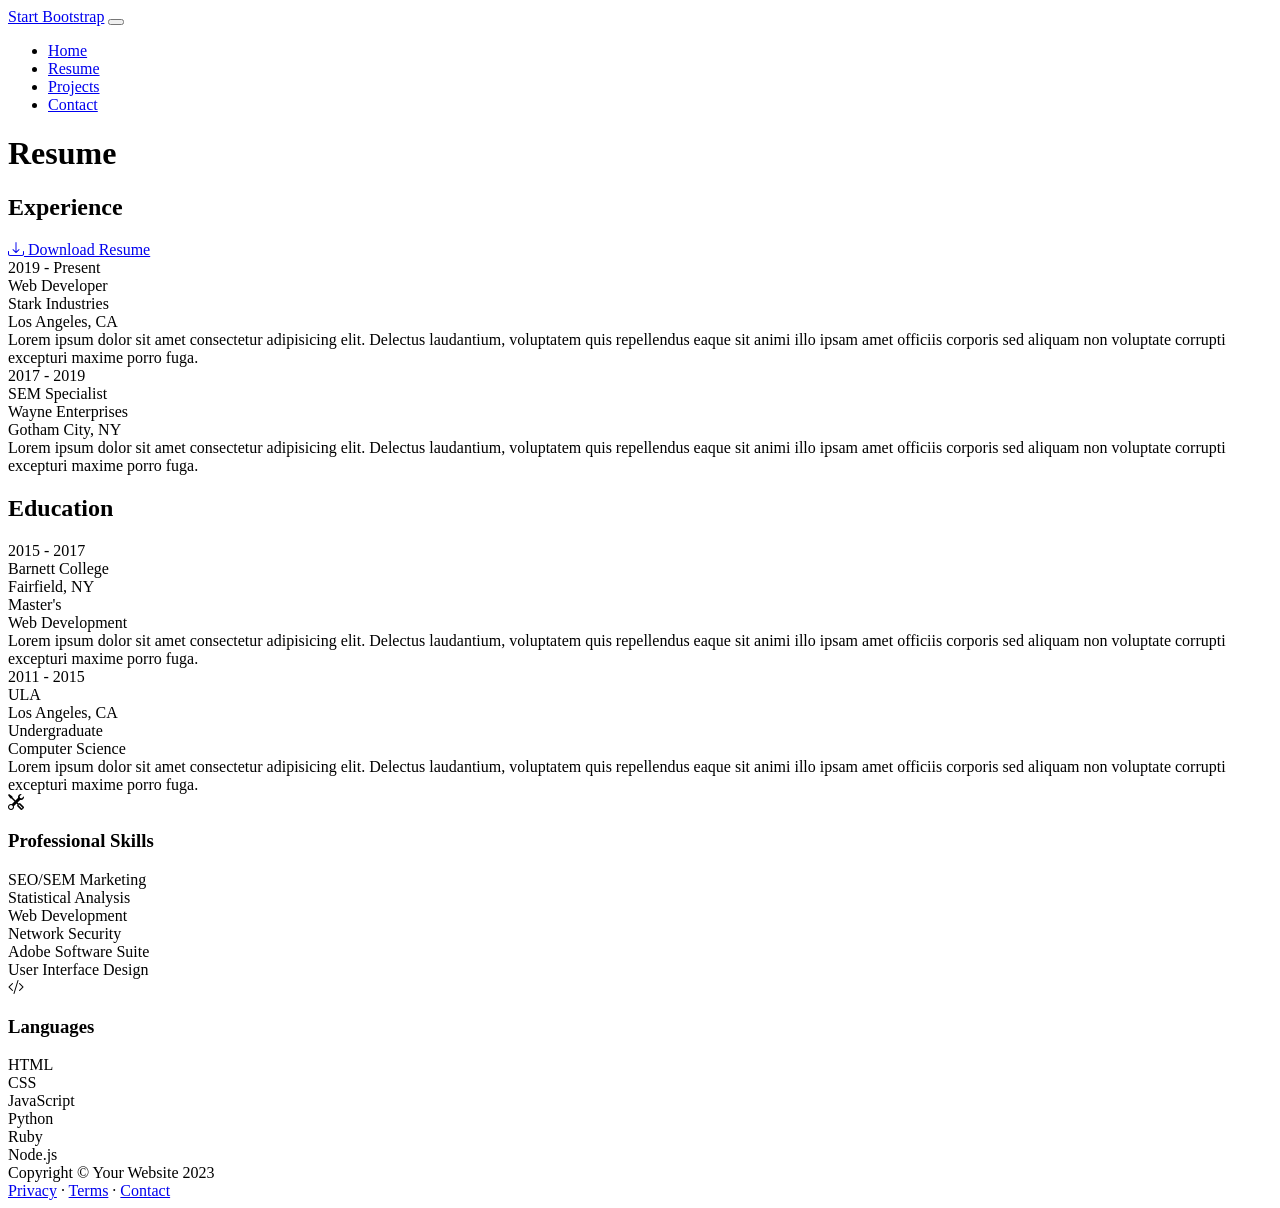
==== About Me.html @ f7e08b76 "Latest Updates" ====
<!DOCTYPE html>
<html lang="en">
    <head>
        <meta charset="utf-8" />
        <meta name="viewport" content="width=device-width, initial-scale=1, shrink-to-fit=no" />
        <meta name="description" content="" />
        <meta name="author" content="" />
        <title>Personal - Start Bootstrap Template</title>
        <!-- Favicon-->
        <link rel="icon" type="image/x-icon" href="assets/favicon.ico" />
        <!-- Custom Google font-->
        <link rel="preconnect" href="https://fonts.googleapis.com" />
        <link rel="preconnect" href="https://fonts.gstatic.com" crossorigin />
        <link href="https://fonts.googleapis.com/css2?family=Plus+Jakarta+Sans:wght@100;200;300;400;500;600;700;800;900&amp;display=swap" rel="stylesheet" />
        <!-- Bootstrap icons-->
        <link href="https://cdn.jsdelivr.net/npm/bootstrap-icons@1.8.1/font/bootstrap-icons.css" rel="stylesheet" />
        <!-- Core theme CSS (includes Bootstrap)-->
        <link href="css/styles.css" rel="stylesheet" />
    </head>
    <body class="d-flex flex-column h-100 bg-light">
        <main class="flex-shrink-0">
            <!-- Navigation-->
            <nav class="navbar navbar-expand-lg navbar-light bg-white py-3">
                <div class="container px-5">
                    <a class="navbar-brand" href="index.html"><span class="fw-bolder text-primary">Start Bootstrap</span></a>
                    <button class="navbar-toggler" type="button" data-bs-toggle="collapse" data-bs-target="#navbarSupportedContent" aria-controls="navbarSupportedContent" aria-expanded="false" aria-label="Toggle navigation"><span class="navbar-toggler-icon"></span></button>
                    <div class="collapse navbar-collapse" id="navbarSupportedContent">
                        <ul class="navbar-nav ms-auto mb-2 mb-lg-0 small fw-bolder">
                            <li class="nav-item"><a class="nav-link" href="index.html">Home</a></li>
                            <li class="nav-item"><a class="nav-link" href="resume.html">Resume</a></li>
                            <li class="nav-item"><a class="nav-link" href="projects.html">Projects</a></li>
                            <li class="nav-item"><a class="nav-link" href="contact.html">Contact</a></li>
                        </ul>
                    </div>
                </div>
            </nav>
            <!-- Page Content-->
            <div class="container px-5 my-5">
                <div class="text-center mb-5">
                    <h1 class="display-5 fw-bolder mb-0"><span class="text-gradient d-inline">Resume</span></h1>
                </div>
                <div class="row gx-5 justify-content-center">
                    <div class="col-lg-11 col-xl-9 col-xxl-8">
                        <!-- Experience Section-->
                        <section>
                            <div class="d-flex align-items-center justify-content-between mb-4">
                                <h2 class="text-primary fw-bolder mb-0">Experience</h2>
                                <!-- Download resume button-->
                                <!-- Note: Set the link href target to a PDF file within your project-->
                                <a class="btn btn-primary px-4 py-3"
   				   href="/Arran_Farrell_CV.pdf"
   				   download="Arran_Farrell_CV.pdf">
    				   <i class="bi bi-download me-2"></i>
    				  Download Resume
				</a>
                            </div>
                            <!-- Experience Card 1-->
                            <div class="card shadow border-0 rounded-4 mb-5">
                                <div class="card-body p-5">
                                    <div class="row align-items-center gx-5">
                                        <div class="col text-center text-lg-start mb-4 mb-lg-0">
                                            <div class="bg-light p-4 rounded-4">
                                                <div class="text-primary fw-bolder mb-2">2019 - Present</div>
                                                <div class="small fw-bolder">Web Developer</div>
                                                <div class="small text-muted">Stark Industries</div>
                                                <div class="small text-muted">Los Angeles, CA</div>
                                            </div>
                                        </div>
                                        <div class="col-lg-8"><div>Lorem ipsum dolor sit amet consectetur adipisicing elit. Delectus laudantium, voluptatem quis repellendus eaque sit animi illo ipsam amet officiis corporis sed aliquam non voluptate corrupti excepturi maxime porro fuga.</div></div>
                                    </div>
                                </div>
                            </div>
                            <!-- Experience Card 2-->
                            <div class="card shadow border-0 rounded-4 mb-5">
                                <div class="card-body p-5">
                                    <div class="row align-items-center gx-5">
                                        <div class="col text-center text-lg-start mb-4 mb-lg-0">
                                            <div class="bg-light p-4 rounded-4">
                                                <div class="text-primary fw-bolder mb-2">2017 - 2019</div>
                                                <div class="small fw-bolder">SEM Specialist</div>
                                                <div class="small text-muted">Wayne Enterprises</div>
                                                <div class="small text-muted">Gotham City, NY</div>
                                            </div>
                                        </div>
                                        <div class="col-lg-8"><div>Lorem ipsum dolor sit amet consectetur adipisicing elit. Delectus laudantium, voluptatem quis repellendus eaque sit animi illo ipsam amet officiis corporis sed aliquam non voluptate corrupti excepturi maxime porro fuga.</div></div>
                                    </div>
                                </div>
                            </div>
                        </section>
                        <!-- Education Section-->
                        <section>
                            <h2 class="text-secondary fw-bolder mb-4">Education</h2>
                            <!-- Education Card 1-->
                            <div class="card shadow border-0 rounded-4 mb-5">
                                <div class="card-body p-5">
                                    <div class="row align-items-center gx-5">
                                        <div class="col text-center text-lg-start mb-4 mb-lg-0">
                                            <div class="bg-light p-4 rounded-4">
                                                <div class="text-secondary fw-bolder mb-2">2015 - 2017</div>
                                                <div class="mb-2">
                                                    <div class="small fw-bolder">Barnett College</div>
                                                    <div class="small text-muted">Fairfield, NY</div>
                                                </div>
                                                <div class="fst-italic">
                                                    <div class="small text-muted">Master's</div>
                                                    <div class="small text-muted">Web Development</div>
                                                </div>
                                            </div>
                                        </div>
                                        <div class="col-lg-8"><div>Lorem ipsum dolor sit amet consectetur adipisicing elit. Delectus laudantium, voluptatem quis repellendus eaque sit animi illo ipsam amet officiis corporis sed aliquam non voluptate corrupti excepturi maxime porro fuga.</div></div>
                                    </div>
                                </div>
                            </div>
                            <!-- Education Card 2-->
                            <div class="card shadow border-0 rounded-4 mb-5">
                                <div class="card-body p-5">
                                    <div class="row align-items-center gx-5">
                                        <div class="col text-center text-lg-start mb-4 mb-lg-0">
                                            <div class="bg-light p-4 rounded-4">
                                                <div class="text-secondary fw-bolder mb-2">2011 - 2015</div>
                                                <div class="mb-2">
                                                    <div class="small fw-bolder">ULA</div>
                                                    <div class="small text-muted">Los Angeles, CA</div>
                                                </div>
                                                <div class="fst-italic">
                                                    <div class="small text-muted">Undergraduate</div>
                                                    <div class="small text-muted">Computer Science</div>
                                                </div>
                                            </div>
                                        </div>
                                        <div class="col-lg-8"><div>Lorem ipsum dolor sit amet consectetur adipisicing elit. Delectus laudantium, voluptatem quis repellendus eaque sit animi illo ipsam amet officiis corporis sed aliquam non voluptate corrupti excepturi maxime porro fuga.</div></div>
                                    </div>
                                </div>
                            </div>
                        </section>
                        <!-- Divider-->
                        <div class="pb-5"></div>
                        <!-- Skills Section-->
                        <section>
                            <!-- Skillset Card-->
                            <div class="card shadow border-0 rounded-4 mb-5">
                                <div class="card-body p-5">
                                    <!-- Professional skills list-->
                                    <div class="mb-5">
                                        <div class="d-flex align-items-center mb-4">
                                            <div class="feature bg-primary bg-gradient-primary-to-secondary text-white rounded-3 me-3"><i class="bi bi-tools"></i></div>
                                            <h3 class="fw-bolder mb-0"><span class="text-gradient d-inline">Professional Skills</span></h3>
                                        </div>
                                        <div class="row row-cols-1 row-cols-md-3 mb-4">
                                            <div class="col mb-4 mb-md-0"><div class="d-flex align-items-center bg-light rounded-4 p-3 h-100">SEO/SEM Marketing</div></div>
                                            <div class="col mb-4 mb-md-0"><div class="d-flex align-items-center bg-light rounded-4 p-3 h-100">Statistical Analysis</div></div>
                                            <div class="col"><div class="d-flex align-items-center bg-light rounded-4 p-3 h-100">Web Development</div></div>
                                        </div>
                                        <div class="row row-cols-1 row-cols-md-3">
                                            <div class="col mb-4 mb-md-0"><div class="d-flex align-items-center bg-light rounded-4 p-3 h-100">Network Security</div></div>
                                            <div class="col mb-4 mb-md-0"><div class="d-flex align-items-center bg-light rounded-4 p-3 h-100">Adobe Software Suite</div></div>
                                            <div class="col"><div class="d-flex align-items-center bg-light rounded-4 p-3 h-100">User Interface Design</div></div>
                                        </div>
                                    </div>
                                    <!-- Languages list-->
                                    <div class="mb-0">
                                        <div class="d-flex align-items-center mb-4">
                                            <div class="feature bg-primary bg-gradient-primary-to-secondary text-white rounded-3 me-3"><i class="bi bi-code-slash"></i></div>
                                            <h3 class="fw-bolder mb-0"><span class="text-gradient d-inline">Languages</span></h3>
                                        </div>
                                        <div class="row row-cols-1 row-cols-md-3 mb-4">
                                            <div class="col mb-4 mb-md-0"><div class="d-flex align-items-center bg-light rounded-4 p-3 h-100">HTML</div></div>
                                            <div class="col mb-4 mb-md-0"><div class="d-flex align-items-center bg-light rounded-4 p-3 h-100">CSS</div></div>
                                            <div class="col"><div class="d-flex align-items-center bg-light rounded-4 p-3 h-100">JavaScript</div></div>
                                        </div>
                                        <div class="row row-cols-1 row-cols-md-3">
                                            <div class="col mb-4 mb-md-0"><div class="d-flex align-items-center bg-light rounded-4 p-3 h-100">Python</div></div>
                                            <div class="col mb-4 mb-md-0"><div class="d-flex align-items-center bg-light rounded-4 p-3 h-100">Ruby</div></div>
                                            <div class="col"><div class="d-flex align-items-center bg-light rounded-4 p-3 h-100">Node.js</div></div>
                                        </div>
                                    </div>
                                </div>
                            </div>
                        </section>
                    </div>
                </div>
            </div>
        </main>
        <!-- Footer-->
        <footer class="bg-white py-4 mt-auto">
            <div class="container px-5">
                <div class="row align-items-center justify-content-between flex-column flex-sm-row">
                    <div class="col-auto"><div class="small m-0">Copyright &copy; Your Website 2023</div></div>
                    <div class="col-auto">
                        <a class="small" href="#!">Privacy</a>
                        <span class="mx-1">&middot;</span>
                        <a class="small" href="#!">Terms</a>
                        <span class="mx-1">&middot;</span>
                        <a class="small" href="#!">Contact</a>
                    </div>
                </div>
            </div>
        </footer>
        <!-- Bootstrap core JS-->
        <script src="https://cdn.jsdelivr.net/npm/bootstrap@5.2.3/dist/js/bootstrap.bundle.min.js"></script>
        <!-- Core theme JS-->
        <script src="js/scripts.js"></script>
    </body>
</html>
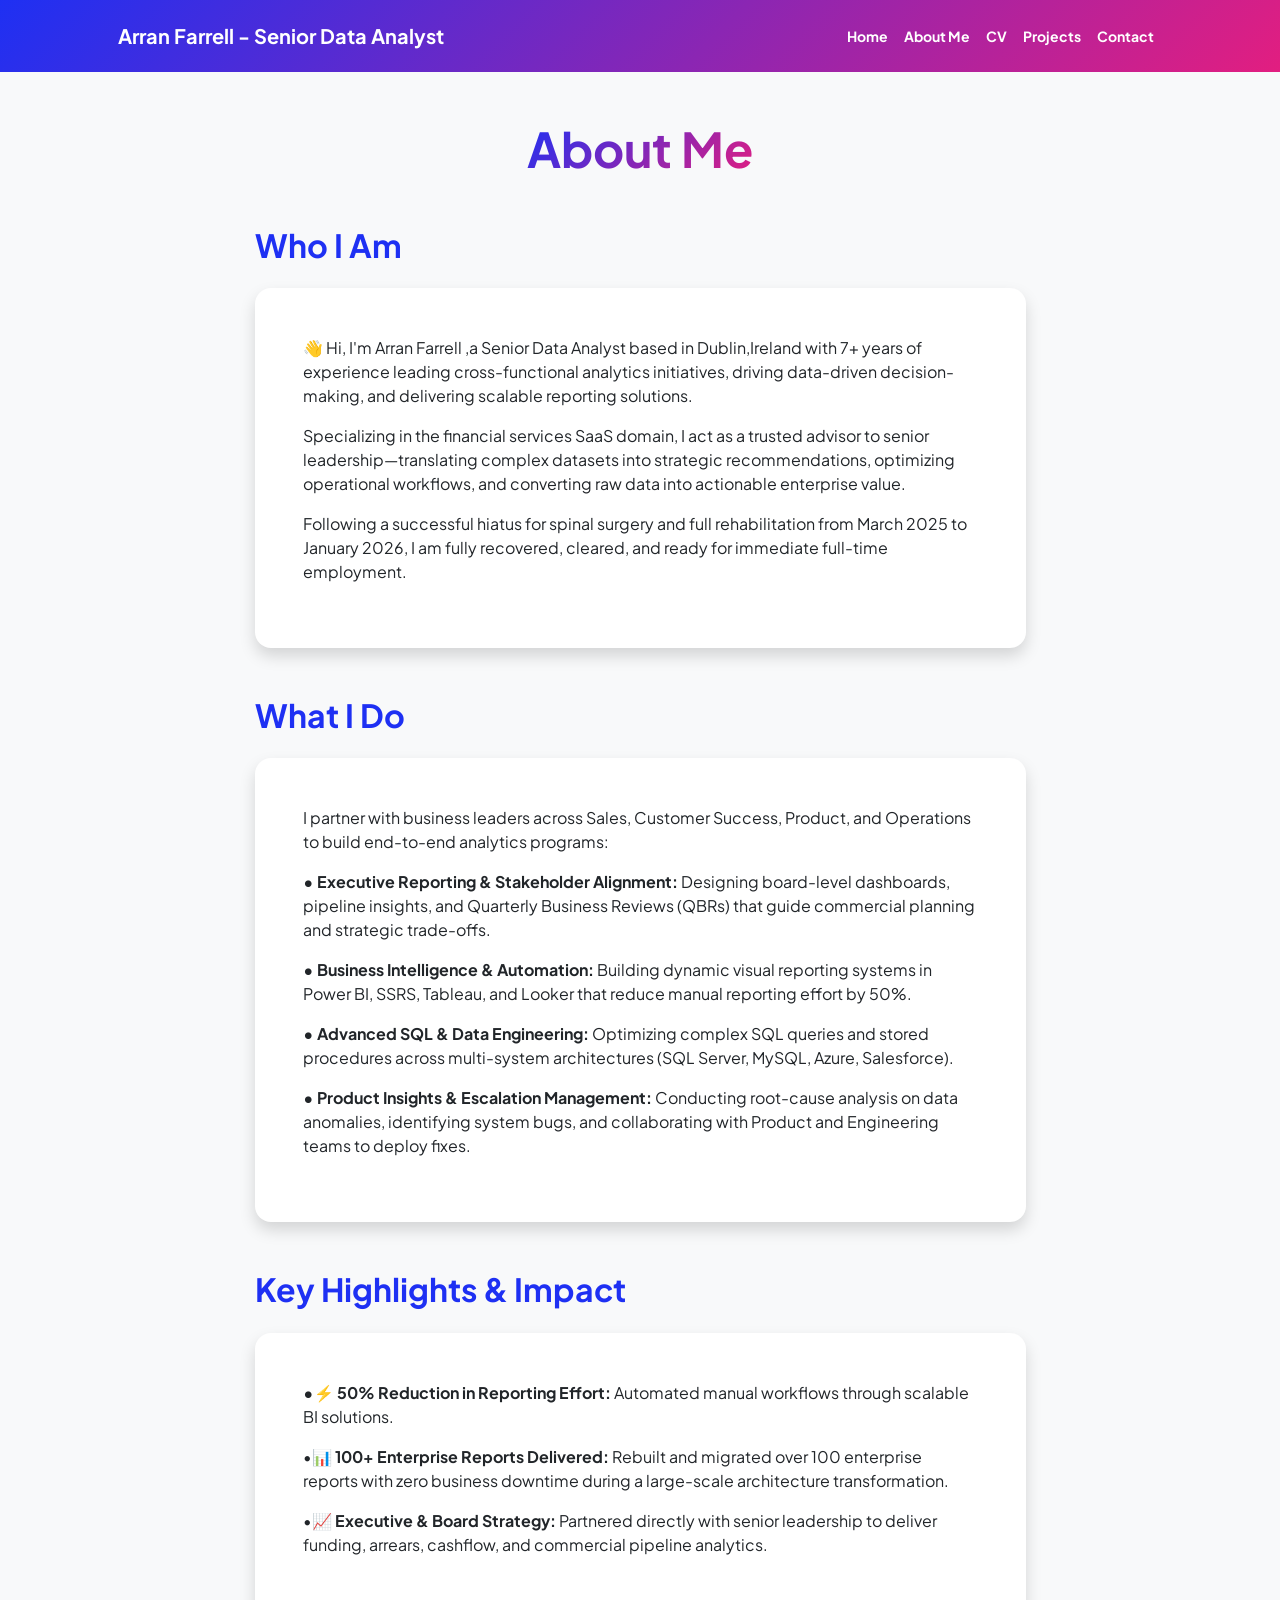
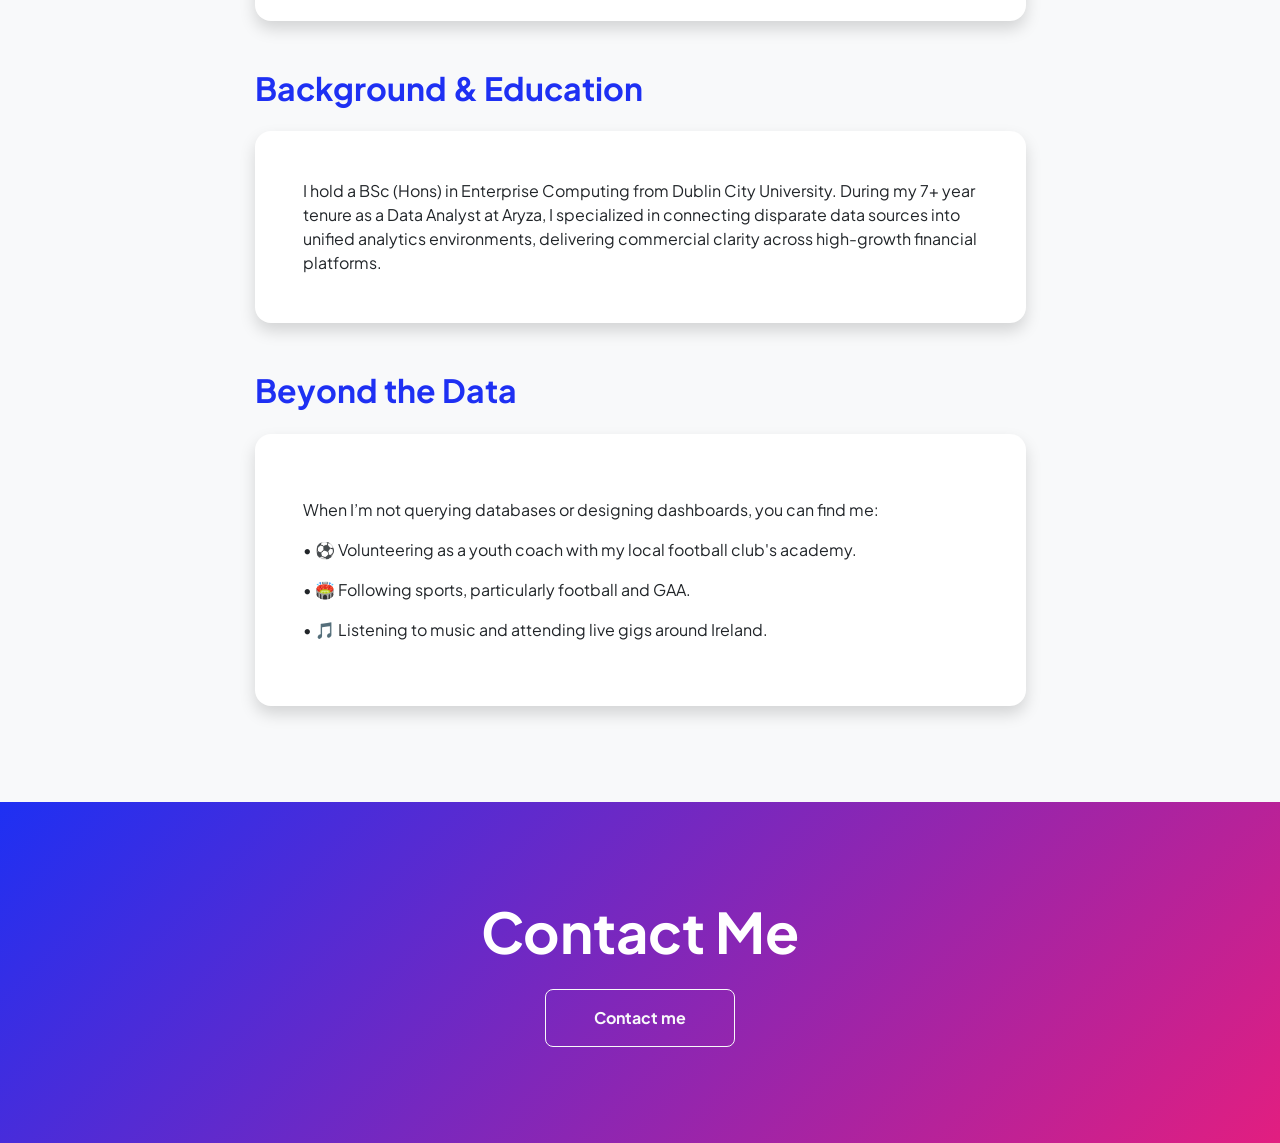
==== commit 0c0621fd: "Customisation" ====
--- a/About Me.html
+++ b/About Me.html
@@ -5,7 +5,7 @@
         <meta name="viewport" content="width=device-width, initial-scale=1, shrink-to-fit=no" />
         <meta name="description" content="" />
         <meta name="author" content="" />
-        <title>Personal - Start Bootstrap Template</title>
+        <title>Arran Farrell - Senior Data Analyst</title>
         <!-- Favicon-->
         <link rel="icon" type="image/x-icon" href="assets/favicon.ico" />
         <!-- Custom Google font-->
@@ -22,12 +22,13 @@
             <!-- Navigation-->
             <nav class="navbar navbar-expand-lg navbar-light bg-white py-3">
                 <div class="container px-5">
-                    <a class="navbar-brand" href="index.html"><span class="fw-bolder text-primary">Start Bootstrap</span></a>
+                    <a class="navbar-brand" href="index.html"><span class="fw-bolder text-white">Arran Farrell - Senior Data Analyst</span></a>
                     <button class="navbar-toggler" type="button" data-bs-toggle="collapse" data-bs-target="#navbarSupportedContent" aria-controls="navbarSupportedContent" aria-expanded="false" aria-label="Toggle navigation"><span class="navbar-toggler-icon"></span></button>
                     <div class="collapse navbar-collapse" id="navbarSupportedContent">
                         <ul class="navbar-nav ms-auto mb-2 mb-lg-0 small fw-bolder">
-                            <li class="nav-item"><a class="nav-link" href="index.html">Home</a></li>
-                            <li class="nav-item"><a class="nav-link" href="resume.html">Resume</a></li>
+                             <li class="nav-item"><a class="nav-link" href="index.html">Home</a></li>
+                            <li class="nav-item"><a class="nav-link" href="About Me.html">About Me</a></li>
+                            <li class="nav-item"><a class="nav-link" href="cv.html">CV</a></li>
                             <li class="nav-item"><a class="nav-link" href="projects.html">Projects</a></li>
                             <li class="nav-item"><a class="nav-link" href="contact.html">Contact</a></li>
                         </ul>
@@ -37,165 +38,128 @@
             <!-- Page Content-->
             <div class="container px-5 my-5">
                 <div class="text-center mb-5">
-                    <h1 class="display-5 fw-bolder mb-0"><span class="text-gradient d-inline">Resume</span></h1>
+                    <h1 class="display-5 fw-bolder mb-0"><span class="text-gradient d-inline">About Me</span></h1>
                 </div>
                 <div class="row gx-5 justify-content-center">
                     <div class="col-lg-11 col-xl-9 col-xxl-8">
                         <!-- Experience Section-->
                         <section>
                             <div class="d-flex align-items-center justify-content-between mb-4">
-                                <h2 class="text-primary fw-bolder mb-0">Experience</h2>
-                                <!-- Download resume button-->
-                                <!-- Note: Set the link href target to a PDF file within your project-->
-                                <a class="btn btn-primary px-4 py-3"
-   				   href="/Arran_Farrell_CV.pdf"
-   				   download="Arran_Farrell_CV.pdf">
-    				   <i class="bi bi-download me-2"></i>
-    				  Download Resume
-				</a>
+                                <h2 class="text-primary fw-bolder mb-0">Who I Am</h2>
+                             
                             </div>
                             <!-- Experience Card 1-->
-                            <div class="card shadow border-0 rounded-4 mb-5">
-                                <div class="card-body p-5">
-                                    <div class="row align-items-center gx-5">
-                                        <div class="col text-center text-lg-start mb-4 mb-lg-0">
-                                            <div class="bg-light p-4 rounded-4">
-                                                <div class="text-primary fw-bolder mb-2">2019 - Present</div>
-                                                <div class="small fw-bolder">Web Developer</div>
-                                                <div class="small text-muted">Stark Industries</div>
-                                                <div class="small text-muted">Los Angeles, CA</div>
-                                            </div>
+                           <div class="card shadow border-0 rounded-4 mb-5">
+                         <div class="card-body p-5">
+                        <div class="row">
+                         <div class="col-12 text-center text-lg-start">
+                           <div> <p>👋 Hi, I'm Arran Farrell ,a Senior Data Analyst based in Dublin,Ireland with 7+ years of experience leading cross-functional analytics initiatives, driving data-driven decision-making, and delivering scalable reporting solutions.</p>
+                                     
+                                    <p>Specializing in the financial services SaaS domain, I act as a trusted advisor to senior leadership—translating complex datasets into strategic recommendations, optimizing operational workflows, and converting raw data into actionable enterprise value.</p> 
+                                    <p>Following a successful hiatus for spinal surgery and full rehabilitation from March 2025 to January 2026, I am fully recovered, cleared, and ready for immediate full-time employment.</p> 
+
+                           </div>
+                             </div>
+                                 </div>
+                                     </div>
                                         </div>
-                                        <div class="col-lg-8"><div>Lorem ipsum dolor sit amet consectetur adipisicing elit. Delectus laudantium, voluptatem quis repellendus eaque sit animi illo ipsam amet officiis corporis sed aliquam non voluptate corrupti excepturi maxime porro fuga.</div></div>
-                                    </div>
-                                </div>
+                            <!-- Experience Card 2-->
+                            <div class="d-flex align-items-center justify-content-between mb-4">
+                                <h2 class="text-primary fw-bolder mb-0">What I Do</h2>
+                             
                             </div>
-                            <!-- Experience Card 2-->
-                            <div class="card shadow border-0 rounded-4 mb-5">
-                                <div class="card-body p-5">
-                                    <div class="row align-items-center gx-5">
-                                        <div class="col text-center text-lg-start mb-4 mb-lg-0">
-                                            <div class="bg-light p-4 rounded-4">
-                                                <div class="text-primary fw-bolder mb-2">2017 - 2019</div>
-                                                <div class="small fw-bolder">SEM Specialist</div>
-                                                <div class="small text-muted">Wayne Enterprises</div>
-                                                <div class="small text-muted">Gotham City, NY</div>
-                                            </div>
+                            <!-- Experience Card 1-->
+                           <div class="card shadow border-0 rounded-4 mb-5">
+                         <div class="card-body p-5">
+                        <div class="row">
+                         <div class="col-12 text-center text-lg-start">
+                           <div> <p> I partner with business leaders across Sales, Customer Success, Product, and Operations to build end-to-end analytics programs: </p>
+                                 <p><strong>• Executive Reporting & Stakeholder Alignment:</strong>  Designing board-level dashboards, pipeline insights, and Quarterly Business Reviews (QBRs) that guide commercial planning and strategic trade-offs. </p>
+                                 <p><strong>• Business Intelligence & Automation:</strong>  Building dynamic visual reporting systems in Power BI, SSRS, Tableau, and Looker that reduce manual reporting effort by 50%. </p>
+                                 <p><strong>• Advanced SQL & Data Engineering:</strong>  Optimizing complex SQL queries and stored procedures across multi-system architectures (SQL Server, MySQL, Azure, Salesforce). </p>
+                                 <p><strong>• Product Insights & Escalation Management:</strong>  Conducting root-cause analysis on data anomalies, identifying system bugs, and collaborating with Product and Engineering teams to deploy fixes. </p>
+
+
+                           </div>
+                             </div>
+                                 </div>
+                                     </div>
                                         </div>
-                                        <div class="col-lg-8"><div>Lorem ipsum dolor sit amet consectetur adipisicing elit. Delectus laudantium, voluptatem quis repellendus eaque sit animi illo ipsam amet officiis corporis sed aliquam non voluptate corrupti excepturi maxime porro fuga.</div></div>
-                                    </div>
-                                </div>
+                                         <!-- Experience Card 2-->
+                            <div class="d-flex align-items-center justify-content-between mb-4">
+                                <h2 class="text-primary fw-bolder mb-0">Key Highlights & Impact</h2>
+                             
                             </div>
+                            <!-- Experience Card 1-->
+                           <div class="card shadow border-0 rounded-4 mb-5">
+                         <div class="card-body p-5">
+                        <div class="row">
+                         <div class="col-12 text-center text-lg-start">
+                           <div> <p> <strong>•⚡ 50% Reduction in Reporting Effort:</strong> Automated manual workflows through scalable BI solutions. </p>
+                                 <p>•📊 <strong>100+ Enterprise Reports Delivered:</strong> Rebuilt and migrated over 100 enterprise reports with zero business downtime during a large-scale architecture transformation. </p>
+                                 <p>•📈 <strong>Executive & Board Strategy:</strong> Partnered directly with senior leadership to deliver funding, arrears, cashflow, and commercial pipeline analytics.</p> 
+
+                           </div>
+                             </div>
+                                 </div>
+                                     </div>
+                                        </div>
+                                        <div class="d-flex align-items-center justify-content-between mb-4">
+                                <h2 class="text-primary fw-bolder mb-0">Background & Education</h2>
+                             
+                            </div>
+                            <!-- Experience Card 1-->
+                           <div class="card shadow border-0 rounded-4 mb-5">
+                         <div class="card-body p-5">
+                        <div class="row">
+                         <div class="col-12 text-center text-lg-start">
+                           <div> I hold a BSc (Hons) in Enterprise Computing from Dublin City University. During my 7+ year tenure as a Data Analyst at Aryza, I specialized in connecting disparate data sources into unified analytics environments, delivering commercial clarity across high-growth financial platforms. 
+
+
+                           </div>
+                             </div>
+                                 </div>
+                                     </div>
+                                        </div>
+                                             <div class="d-flex align-items-center justify-content-between mb-4">
+                                <h2 class="text-primary fw-bolder mb-0">Beyond the Data</h2>
+                             
+                            </div>
+                            <!-- Experience Card 1-->
+                           <div class="card shadow border-0 rounded-4 mb-5">
+                         <div class="card-body p-5">
+                        <div class="row">
+                         <div class="col-12 text-center text-lg-start">
+                           <div> <p></p>When I’m not querying databases or designing dashboards, you can find me: </p>
+                            <p>•   ⚽ Volunteering as a youth coach with my local football club's academy. </p>
+                            <p>•	🏟️ Following sports, particularly football and GAA. </p>
+                           <p> •	🎵 Listening to music and attending live gigs around Ireland.</p> 
+
+
+
+                           </div>
+                             </div>
+                                 </div>
+                                     </div>
+                                        </div>
                         </section>
                         <!-- Education Section-->
-                        <section>
-                            <h2 class="text-secondary fw-bolder mb-4">Education</h2>
-                            <!-- Education Card 1-->
-                            <div class="card shadow border-0 rounded-4 mb-5">
-                                <div class="card-body p-5">
-                                    <div class="row align-items-center gx-5">
-                                        <div class="col text-center text-lg-start mb-4 mb-lg-0">
-                                            <div class="bg-light p-4 rounded-4">
-                                                <div class="text-secondary fw-bolder mb-2">2015 - 2017</div>
-                                                <div class="mb-2">
-                                                    <div class="small fw-bolder">Barnett College</div>
-                                                    <div class="small text-muted">Fairfield, NY</div>
-                                                </div>
-                                                <div class="fst-italic">
-                                                    <div class="small text-muted">Master's</div>
-                                                    <div class="small text-muted">Web Development</div>
-                                                </div>
-                                            </div>
-                                        </div>
-                                        <div class="col-lg-8"><div>Lorem ipsum dolor sit amet consectetur adipisicing elit. Delectus laudantium, voluptatem quis repellendus eaque sit animi illo ipsam amet officiis corporis sed aliquam non voluptate corrupti excepturi maxime porro fuga.</div></div>
-                                    </div>
-                                </div>
-                            </div>
-                            <!-- Education Card 2-->
-                            <div class="card shadow border-0 rounded-4 mb-5">
-                                <div class="card-body p-5">
-                                    <div class="row align-items-center gx-5">
-                                        <div class="col text-center text-lg-start mb-4 mb-lg-0">
-                                            <div class="bg-light p-4 rounded-4">
-                                                <div class="text-secondary fw-bolder mb-2">2011 - 2015</div>
-                                                <div class="mb-2">
-                                                    <div class="small fw-bolder">ULA</div>
-                                                    <div class="small text-muted">Los Angeles, CA</div>
-                                                </div>
-                                                <div class="fst-italic">
-                                                    <div class="small text-muted">Undergraduate</div>
-                                                    <div class="small text-muted">Computer Science</div>
-                                                </div>
-                                            </div>
-                                        </div>
-                                        <div class="col-lg-8"><div>Lorem ipsum dolor sit amet consectetur adipisicing elit. Delectus laudantium, voluptatem quis repellendus eaque sit animi illo ipsam amet officiis corporis sed aliquam non voluptate corrupti excepturi maxime porro fuga.</div></div>
-                                    </div>
-                                </div>
-                            </div>
-                        </section>
-                        <!-- Divider-->
-                        <div class="pb-5"></div>
-                        <!-- Skills Section-->
-                        <section>
-                            <!-- Skillset Card-->
-                            <div class="card shadow border-0 rounded-4 mb-5">
-                                <div class="card-body p-5">
-                                    <!-- Professional skills list-->
-                                    <div class="mb-5">
-                                        <div class="d-flex align-items-center mb-4">
-                                            <div class="feature bg-primary bg-gradient-primary-to-secondary text-white rounded-3 me-3"><i class="bi bi-tools"></i></div>
-                                            <h3 class="fw-bolder mb-0"><span class="text-gradient d-inline">Professional Skills</span></h3>
-                                        </div>
-                                        <div class="row row-cols-1 row-cols-md-3 mb-4">
-                                            <div class="col mb-4 mb-md-0"><div class="d-flex align-items-center bg-light rounded-4 p-3 h-100">SEO/SEM Marketing</div></div>
-                                            <div class="col mb-4 mb-md-0"><div class="d-flex align-items-center bg-light rounded-4 p-3 h-100">Statistical Analysis</div></div>
-                                            <div class="col"><div class="d-flex align-items-center bg-light rounded-4 p-3 h-100">Web Development</div></div>
-                                        </div>
-                                        <div class="row row-cols-1 row-cols-md-3">
-                                            <div class="col mb-4 mb-md-0"><div class="d-flex align-items-center bg-light rounded-4 p-3 h-100">Network Security</div></div>
-                                            <div class="col mb-4 mb-md-0"><div class="d-flex align-items-center bg-light rounded-4 p-3 h-100">Adobe Software Suite</div></div>
-                                            <div class="col"><div class="d-flex align-items-center bg-light rounded-4 p-3 h-100">User Interface Design</div></div>
-                                        </div>
-                                    </div>
-                                    <!-- Languages list-->
-                                    <div class="mb-0">
-                                        <div class="d-flex align-items-center mb-4">
-                                            <div class="feature bg-primary bg-gradient-primary-to-secondary text-white rounded-3 me-3"><i class="bi bi-code-slash"></i></div>
-                                            <h3 class="fw-bolder mb-0"><span class="text-gradient d-inline">Languages</span></h3>
-                                        </div>
-                                        <div class="row row-cols-1 row-cols-md-3 mb-4">
-                                            <div class="col mb-4 mb-md-0"><div class="d-flex align-items-center bg-light rounded-4 p-3 h-100">HTML</div></div>
-                                            <div class="col mb-4 mb-md-0"><div class="d-flex align-items-center bg-light rounded-4 p-3 h-100">CSS</div></div>
-                                            <div class="col"><div class="d-flex align-items-center bg-light rounded-4 p-3 h-100">JavaScript</div></div>
-                                        </div>
-                                        <div class="row row-cols-1 row-cols-md-3">
-                                            <div class="col mb-4 mb-md-0"><div class="d-flex align-items-center bg-light rounded-4 p-3 h-100">Python</div></div>
-                                            <div class="col mb-4 mb-md-0"><div class="d-flex align-items-center bg-light rounded-4 p-3 h-100">Ruby</div></div>
-                                            <div class="col"><div class="d-flex align-items-center bg-light rounded-4 p-3 h-100">Node.js</div></div>
-                                        </div>
-                                    </div>
-                                </div>
-                            </div>
-                        </section>
+                        
                     </div>
                 </div>
             </div>
-        </main>
-        <!-- Footer-->
-        <footer class="bg-white py-4 mt-auto">
-            <div class="container px-5">
-                <div class="row align-items-center justify-content-between flex-column flex-sm-row">
-                    <div class="col-auto"><div class="small m-0">Copyright &copy; Your Website 2023</div></div>
-                    <div class="col-auto">
-                        <a class="small" href="#!">Privacy</a>
-                        <span class="mx-1">&middot;</span>
-                        <a class="small" href="#!">Terms</a>
-                        <span class="mx-1">&middot;</span>
-                        <a class="small" href="#!">Contact</a>
+         <!-- Call to action section-->
+            <section class="py-5 bg-gradient-primary-to-secondary text-white">
+                <div class="container px-5 my-5">
+                    <div class="text-center">
+                        <h2 class="display-4 fw-bolder mb-4">Contact Me</h2>
+                        <a class="btn btn-outline-light btn-lg px-5 py-3 fs-6 fw-bolder" href="contact.html">Contact me</a>
                     </div>
                 </div>
-            </div>
-        </footer>
+            </section>
+        </main>
+
+        
         <!-- Bootstrap core JS-->
         <script src="https://cdn.jsdelivr.net/npm/bootstrap@5.2.3/dist/js/bootstrap.bundle.min.js"></script>
         <!-- Core theme JS-->
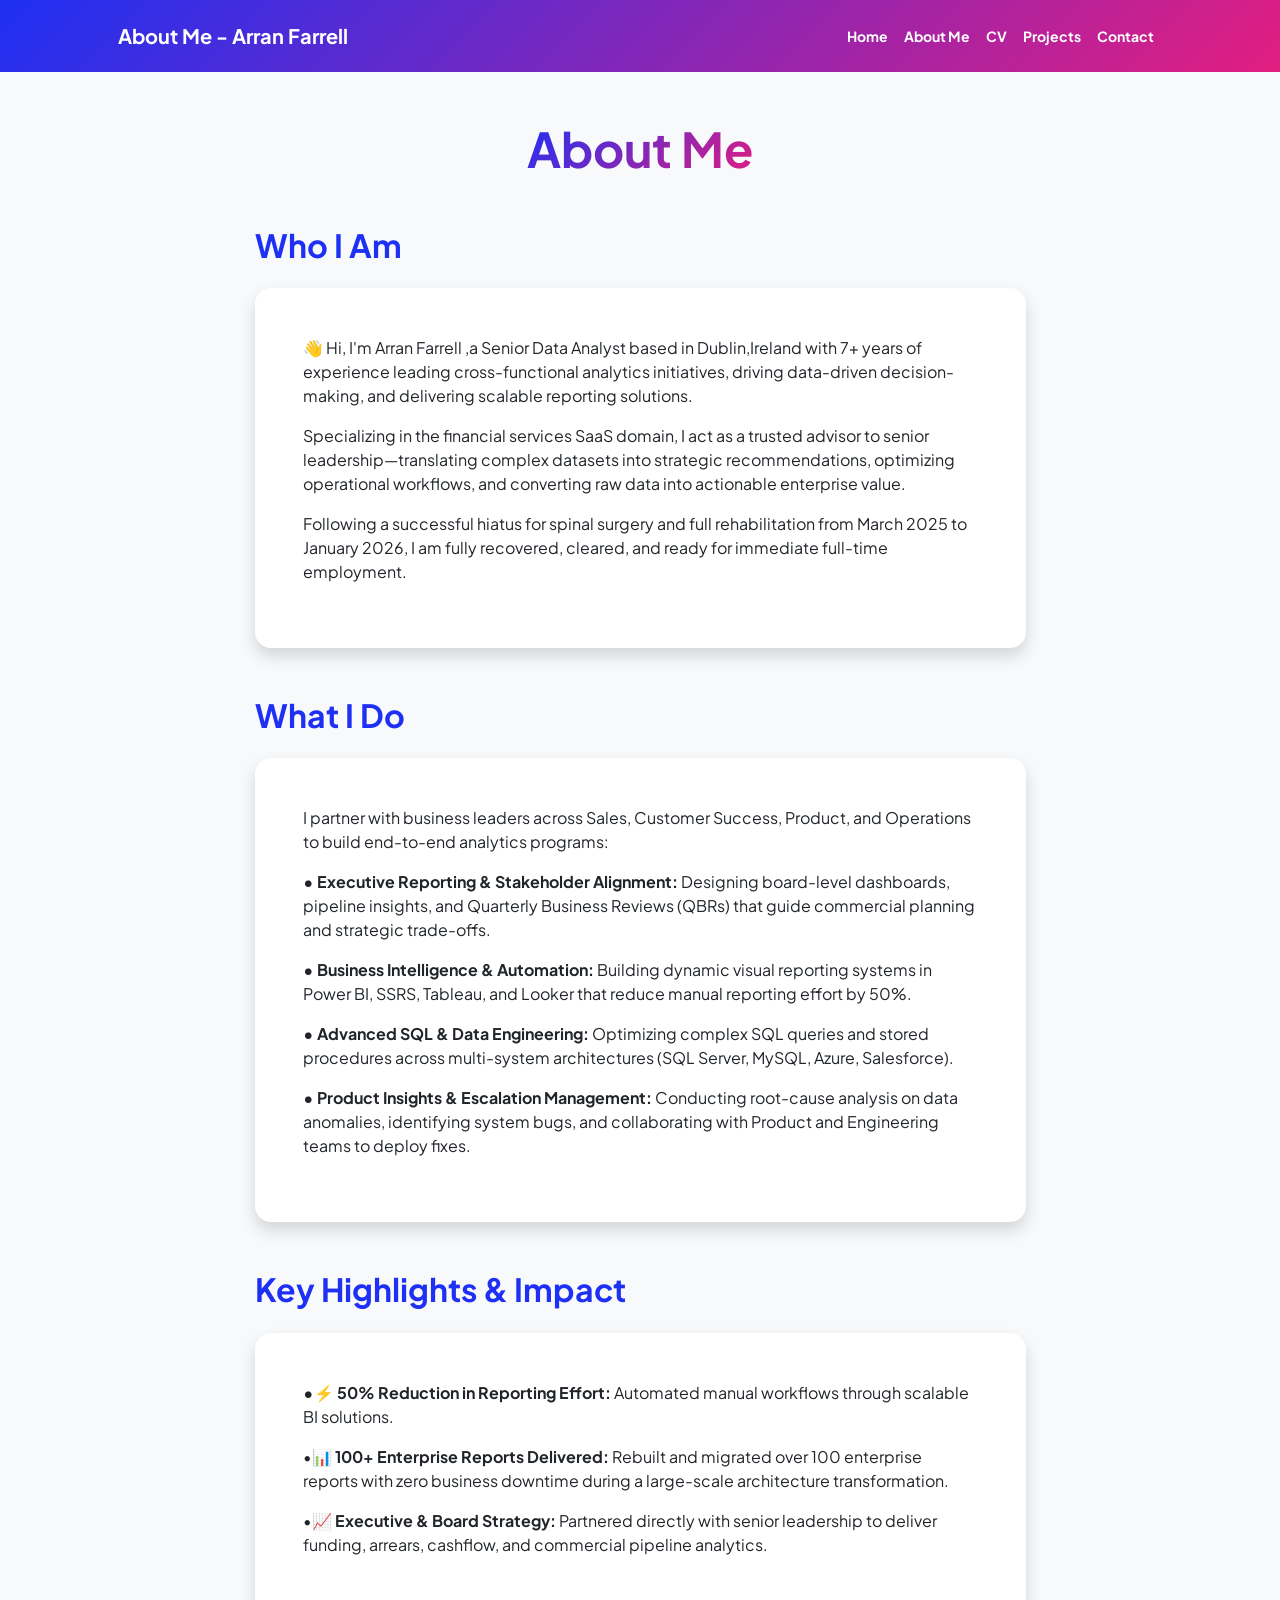
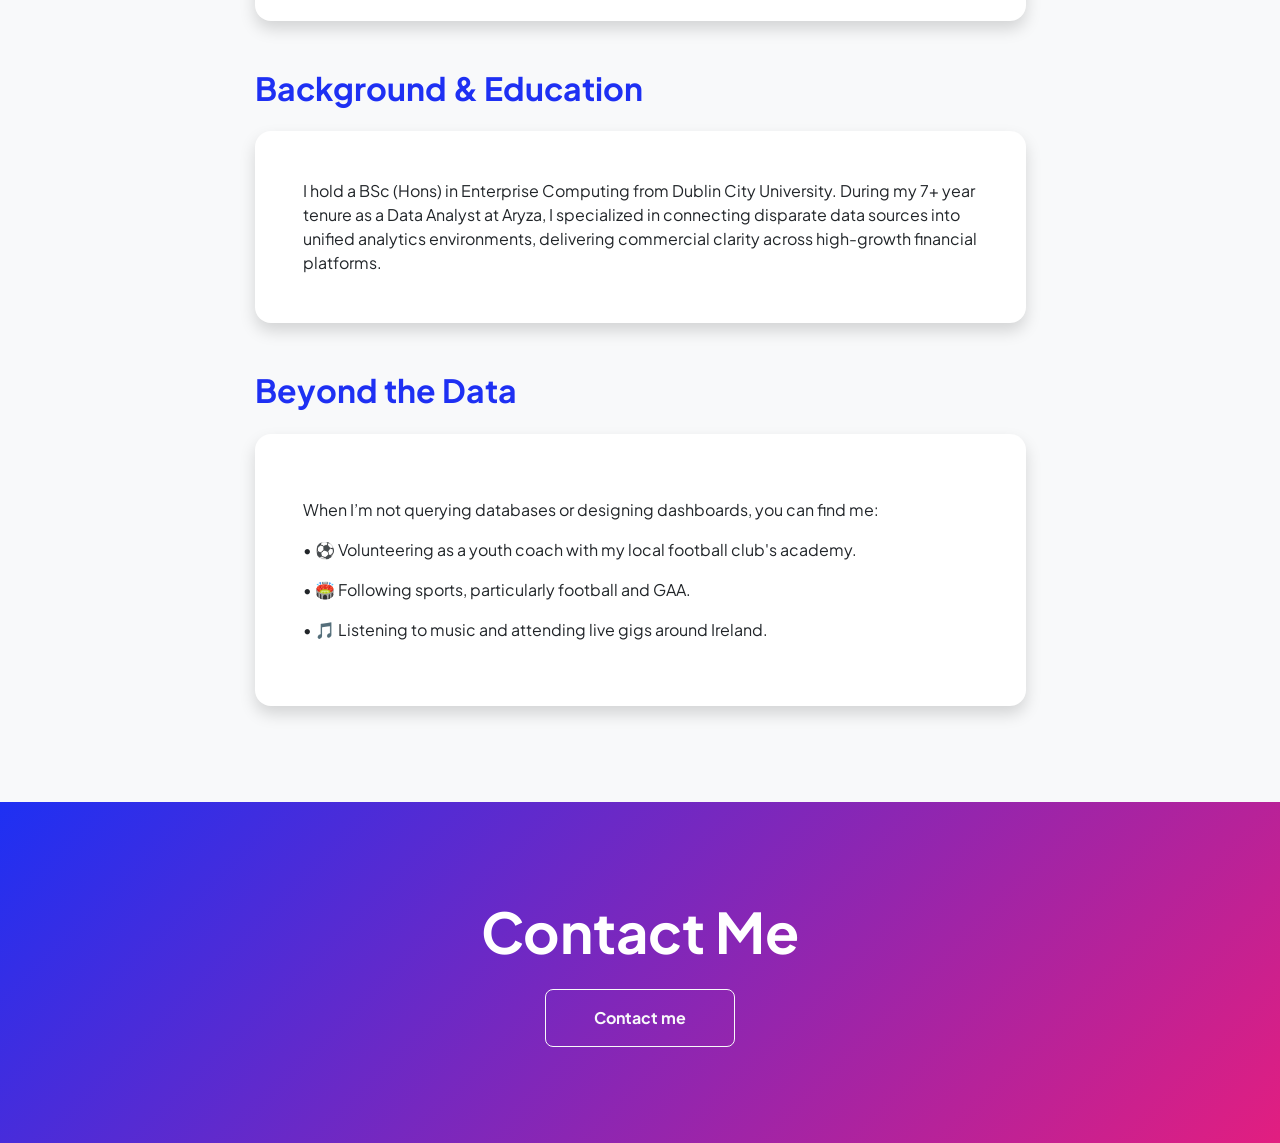
==== commit cdb6e17b: "Updates" ====
--- a/About Me.html
+++ b/About Me.html
@@ -22,7 +22,7 @@
             <!-- Navigation-->
             <nav class="navbar navbar-expand-lg navbar-light bg-white py-3">
                 <div class="container px-5">
-                    <a class="navbar-brand" href="index.html"><span class="fw-bolder text-white">Arran Farrell - Senior Data Analyst</span></a>
+                    <a class="navbar-brand" href="index.html"><span class="fw-bolder text-white">About Me - Arran Farrell</span></a>
                     <button class="navbar-toggler" type="button" data-bs-toggle="collapse" data-bs-target="#navbarSupportedContent" aria-controls="navbarSupportedContent" aria-expanded="false" aria-label="Toggle navigation"><span class="navbar-toggler-icon"></span></button>
                     <div class="collapse navbar-collapse" id="navbarSupportedContent">
                         <ul class="navbar-nav ms-auto mb-2 mb-lg-0 small fw-bolder">
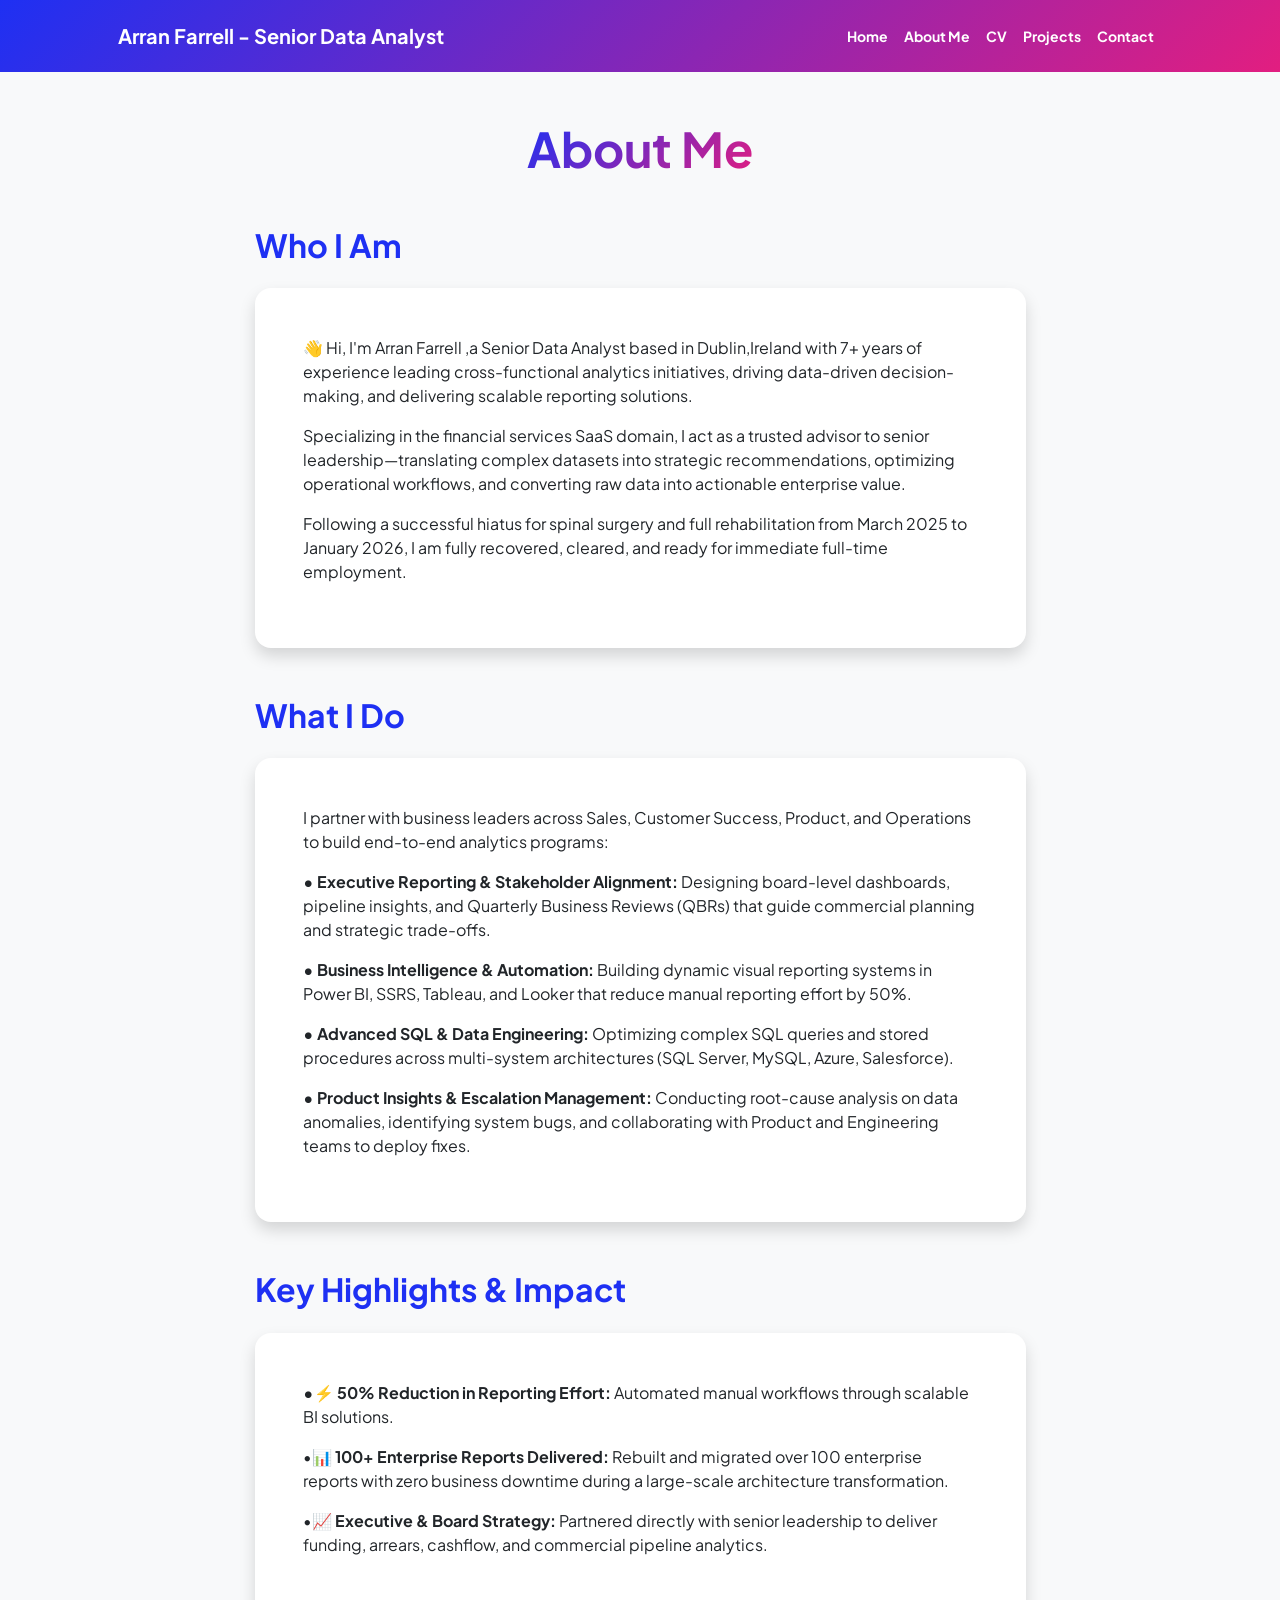
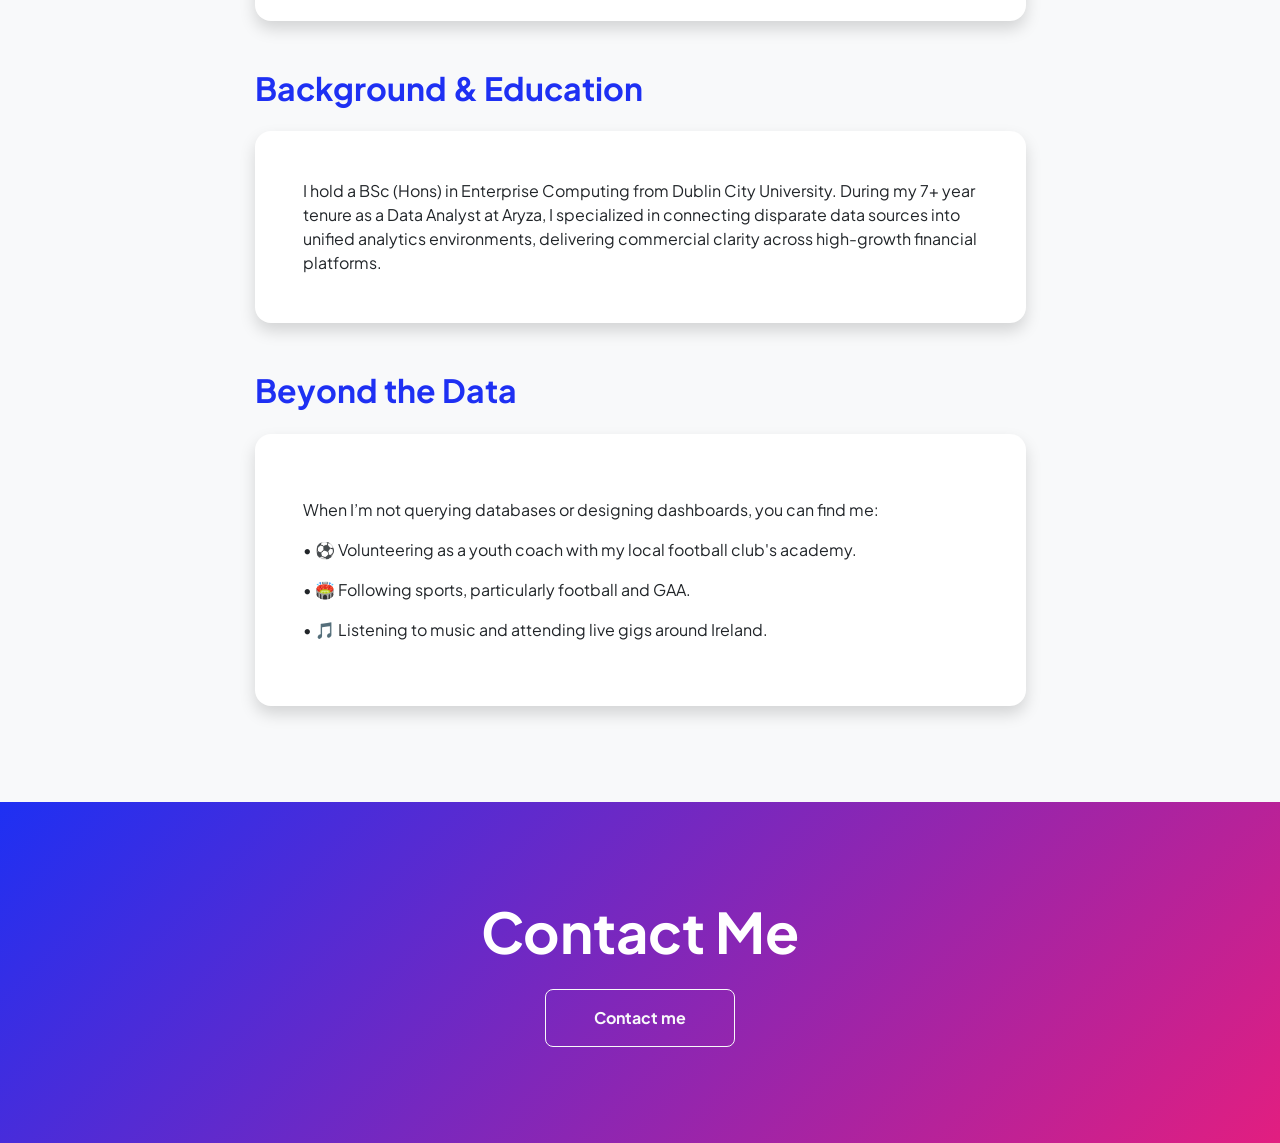
==== commit e05002cb: "Errors" ====
--- a/About Me.html
+++ b/About Me.html
@@ -5,7 +5,7 @@
         <meta name="viewport" content="width=device-width, initial-scale=1, shrink-to-fit=no" />
         <meta name="description" content="" />
         <meta name="author" content="" />
-        <title>Arran Farrell - Senior Data Analyst</title>
+        <title>About Me - Arran Farrell</title>
         <!-- Favicon-->
         <link rel="icon" type="image/x-icon" href="assets/favicon.ico" />
         <!-- Custom Google font-->
@@ -22,7 +22,7 @@
             <!-- Navigation-->
             <nav class="navbar navbar-expand-lg navbar-light bg-white py-3">
                 <div class="container px-5">
-                    <a class="navbar-brand" href="index.html"><span class="fw-bolder text-white">About Me - Arran Farrell</span></a>
+                    <a class="navbar-brand" href="index.html"><span class="fw-bolder text-white">Arran Farrell - Senior Data Analyst</span></a>
                     <button class="navbar-toggler" type="button" data-bs-toggle="collapse" data-bs-target="#navbarSupportedContent" aria-controls="navbarSupportedContent" aria-expanded="false" aria-label="Toggle navigation"><span class="navbar-toggler-icon"></span></button>
                     <div class="collapse navbar-collapse" id="navbarSupportedContent">
                         <ul class="navbar-nav ms-auto mb-2 mb-lg-0 small fw-bolder">
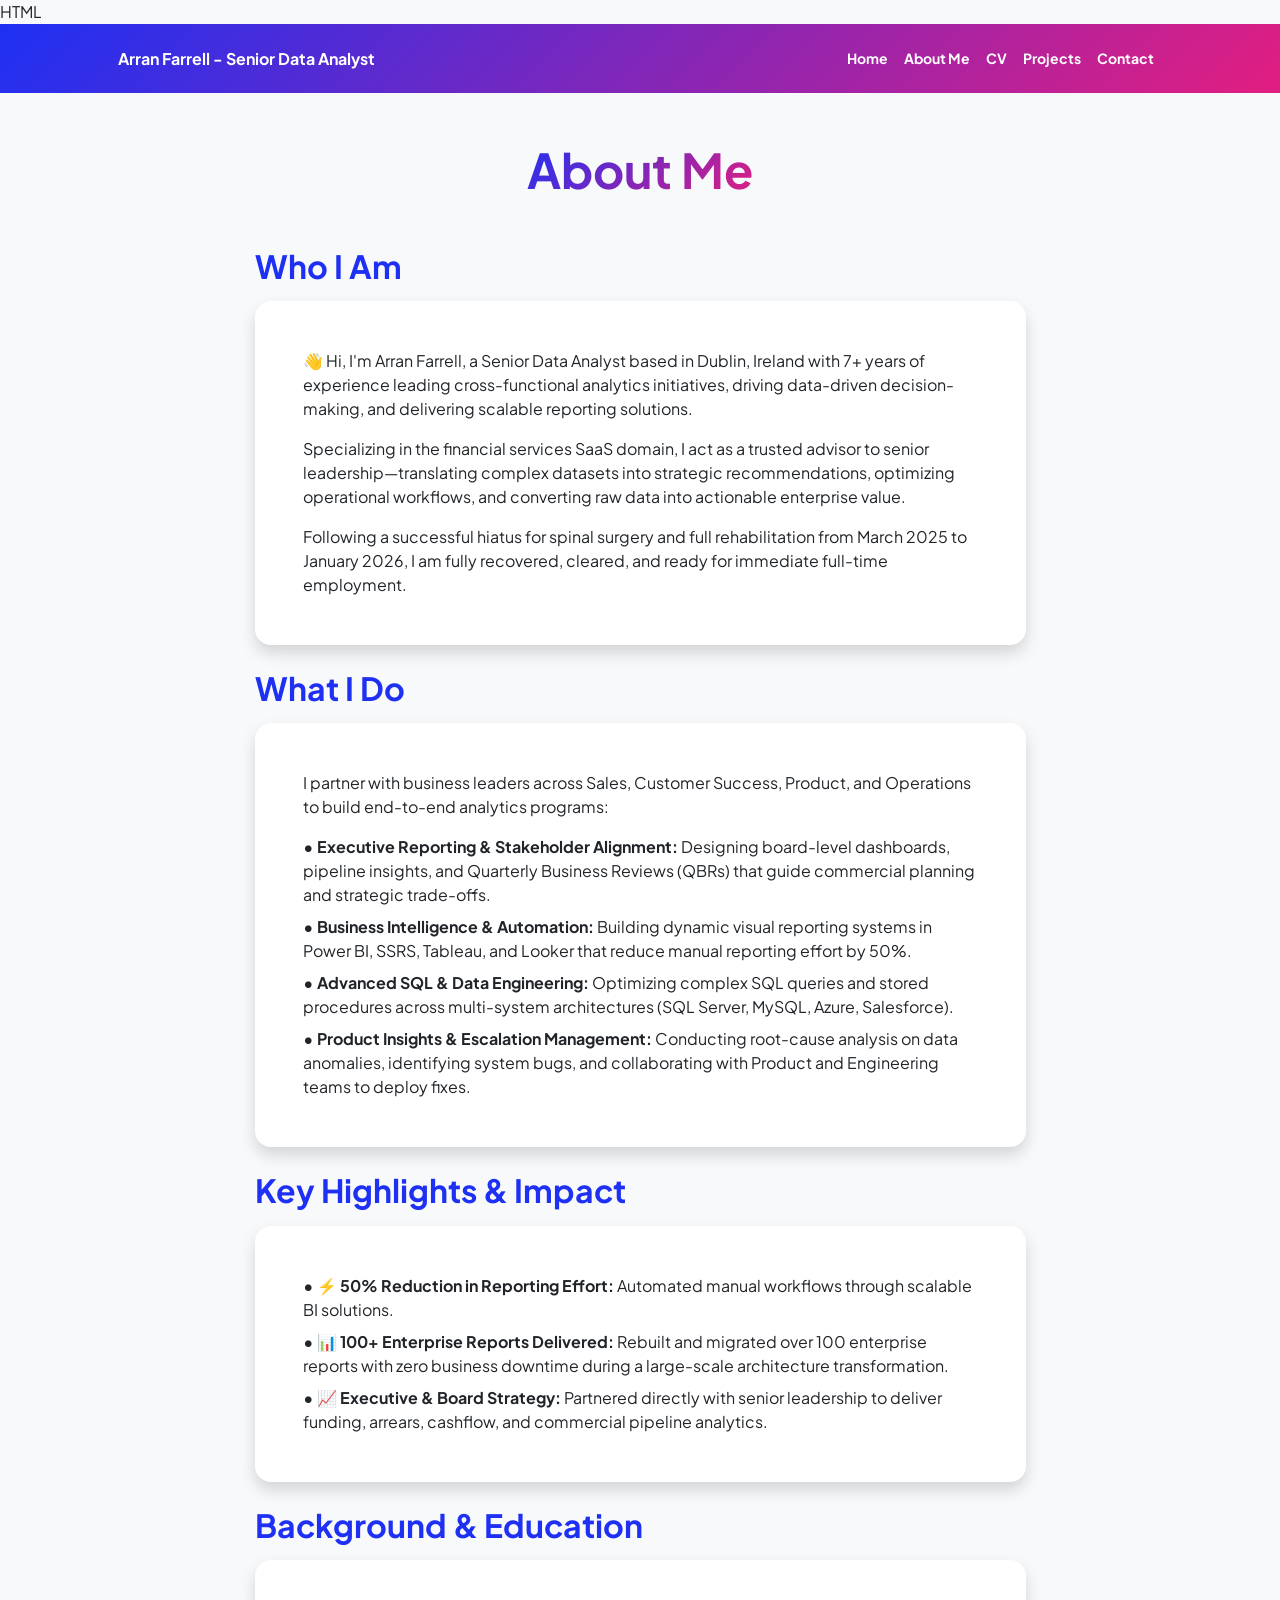
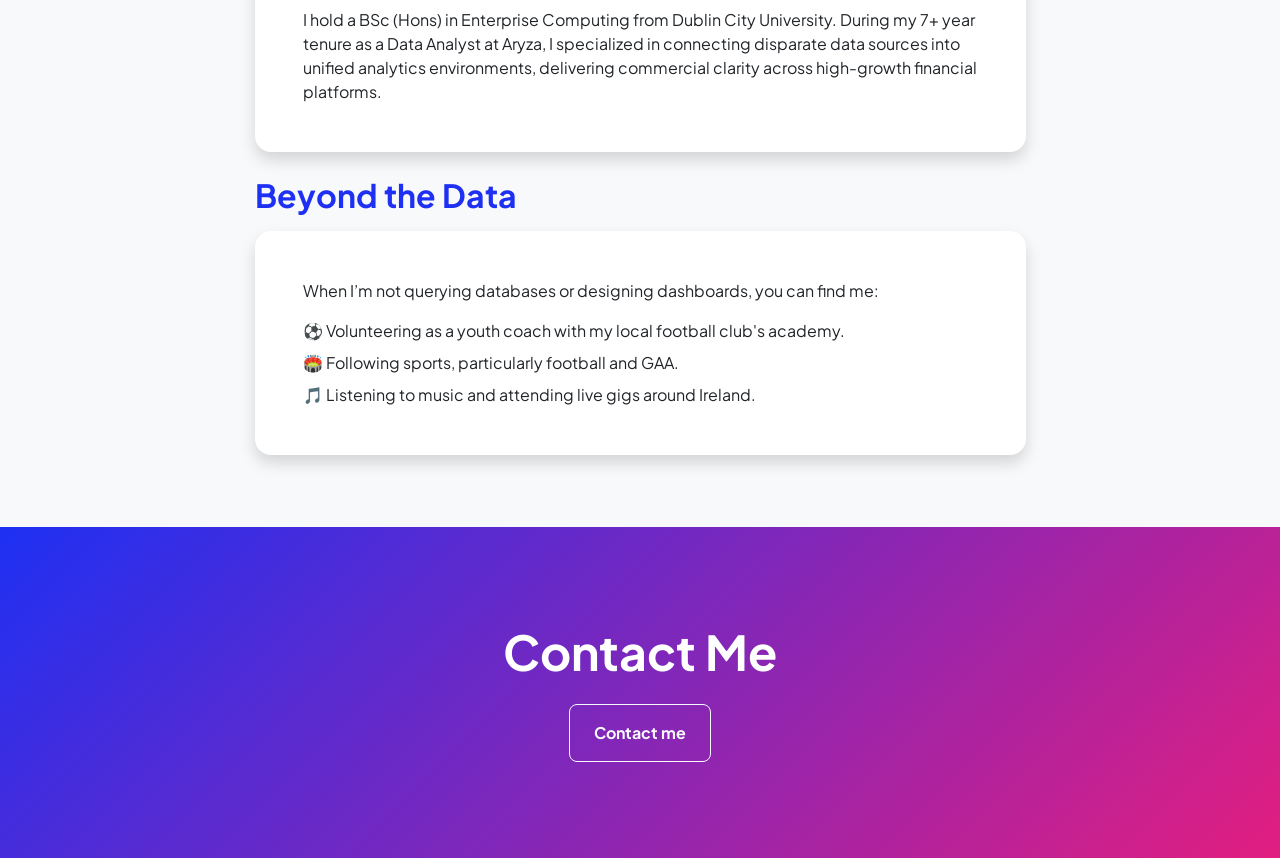
==== commit 00f60355: "Mobile Friendly Changes" ====
--- a/About Me.html
+++ b/About Me.html
@@ -1,3 +1,4 @@
+HTML
 <!DOCTYPE html>
 <html lang="en">
     <head>
@@ -21,12 +22,16 @@
         <main class="flex-shrink-0">
             <!-- Navigation-->
             <nav class="navbar navbar-expand-lg navbar-light bg-white py-3">
-                <div class="container px-5">
-                    <a class="navbar-brand" href="index.html"><span class="fw-bolder text-white">Arran Farrell - Senior Data Analyst</span></a>
-                    <button class="navbar-toggler" type="button" data-bs-toggle="collapse" data-bs-target="#navbarSupportedContent" aria-controls="navbarSupportedContent" aria-expanded="false" aria-label="Toggle navigation"><span class="navbar-toggler-icon"></span></button>
+                <div class="container px-3 px-md-5">
+                    <a class="navbar-brand text-wrap me-2" href="index.html">
+                        <span class="fw-bolder text-white fs-6 fs-md-5">Arran Farrell - Senior Data Analyst</span>
+                    </a>
+                    <button class="navbar-toggler" type="button" data-bs-toggle="collapse" data-bs-target="#navbarSupportedContent" aria-controls="navbarSupportedContent" aria-expanded="false" aria-label="Toggle navigation">
+                        <span class="navbar-toggler-icon"></span>
+                    </button>
                     <div class="collapse navbar-collapse" id="navbarSupportedContent">
                         <ul class="navbar-nav ms-auto mb-2 mb-lg-0 small fw-bolder">
-                             <li class="nav-item"><a class="nav-link" href="index.html">Home</a></li>
+                            <li class="nav-item"><a class="nav-link" href="index.html">Home</a></li>
                             <li class="nav-item"><a class="nav-link" href="About Me.html">About Me</a></li>
                             <li class="nav-item"><a class="nav-link" href="cv.html">CV</a></li>
                             <li class="nav-item"><a class="nav-link" href="projects.html">Projects</a></li>
@@ -35,134 +40,101 @@
                     </div>
                 </div>
             </nav>
+
             <!-- Page Content-->
-            <div class="container px-5 my-5">
-                <div class="text-center mb-5">
+            <div class="container px-3 px-md-5 my-4 my-md-5">
+                <div class="text-center mb-4 mb-md-5">
                     <h1 class="display-5 fw-bolder mb-0"><span class="text-gradient d-inline">About Me</span></h1>
                 </div>
-                <div class="row gx-5 justify-content-center">
+                
+                <div class="row gx-3 gx-md-5 justify-content-center">
                     <div class="col-lg-11 col-xl-9 col-xxl-8">
-                        <!-- Experience Section-->
                         <section>
-                            <div class="d-flex align-items-center justify-content-between mb-4">
+                            <!-- Who I Am -->
+                            <div class="d-flex align-items-center justify-content-between mb-3">
                                 <h2 class="text-primary fw-bolder mb-0">Who I Am</h2>
-                             
                             </div>
-                            <!-- Experience Card 1-->
-                           <div class="card shadow border-0 rounded-4 mb-5">
-                         <div class="card-body p-5">
-                        <div class="row">
-                         <div class="col-12 text-center text-lg-start">
-                           <div> <p>👋 Hi, I'm Arran Farrell ,a Senior Data Analyst based in Dublin,Ireland with 7+ years of experience leading cross-functional analytics initiatives, driving data-driven decision-making, and delivering scalable reporting solutions.</p>
-                                     
+                            <div class="card shadow border-0 rounded-4 mb-4">
+                                <div class="card-body p-4 p-md-5">
+                                    <p>👋 Hi, I'm Arran Farrell, a Senior Data Analyst based in Dublin, Ireland with 7+ years of experience leading cross-functional analytics initiatives, driving data-driven decision-making, and delivering scalable reporting solutions.</p>
                                     <p>Specializing in the financial services SaaS domain, I act as a trusted advisor to senior leadership—translating complex datasets into strategic recommendations, optimizing operational workflows, and converting raw data into actionable enterprise value.</p> 
-                                    <p>Following a successful hiatus for spinal surgery and full rehabilitation from March 2025 to January 2026, I am fully recovered, cleared, and ready for immediate full-time employment.</p> 
+                                    <p class="mb-0">Following a successful hiatus for spinal surgery and full rehabilitation from March 2025 to January 2026, I am fully recovered, cleared, and ready for immediate full-time employment.</p>
+                                </div>
+                            </div>
 
-                           </div>
-                             </div>
-                                 </div>
-                                     </div>
-                                        </div>
-                            <!-- Experience Card 2-->
-                            <div class="d-flex align-items-center justify-content-between mb-4">
+                            <!-- What I Do -->
+                            <div class="d-flex align-items-center justify-content-between mb-3">
                                 <h2 class="text-primary fw-bolder mb-0">What I Do</h2>
-                             
                             </div>
-                            <!-- Experience Card 1-->
-                           <div class="card shadow border-0 rounded-4 mb-5">
-                         <div class="card-body p-5">
-                        <div class="row">
-                         <div class="col-12 text-center text-lg-start">
-                           <div> <p> I partner with business leaders across Sales, Customer Success, Product, and Operations to build end-to-end analytics programs: </p>
-                                 <p><strong>• Executive Reporting & Stakeholder Alignment:</strong>  Designing board-level dashboards, pipeline insights, and Quarterly Business Reviews (QBRs) that guide commercial planning and strategic trade-offs. </p>
-                                 <p><strong>• Business Intelligence & Automation:</strong>  Building dynamic visual reporting systems in Power BI, SSRS, Tableau, and Looker that reduce manual reporting effort by 50%. </p>
-                                 <p><strong>• Advanced SQL & Data Engineering:</strong>  Optimizing complex SQL queries and stored procedures across multi-system architectures (SQL Server, MySQL, Azure, Salesforce). </p>
-                                 <p><strong>• Product Insights & Escalation Management:</strong>  Conducting root-cause analysis on data anomalies, identifying system bugs, and collaborating with Product and Engineering teams to deploy fixes. </p>
+                            <div class="card shadow border-0 rounded-4 mb-4">
+                                <div class="card-body p-4 p-md-5">
+                                    <p class="mb-3">I partner with business leaders across Sales, Customer Success, Product, and Operations to build end-to-end analytics programs:</p>
+                                    <ul class="list-unstyled mb-0">
+                                        <li class="mb-2"><strong>• Executive Reporting & Stakeholder Alignment:</strong> Designing board-level dashboards, pipeline insights, and Quarterly Business Reviews (QBRs) that guide commercial planning and strategic trade-offs.</li>
+                                        <li class="mb-2"><strong>• Business Intelligence & Automation:</strong> Building dynamic visual reporting systems in Power BI, SSRS, Tableau, and Looker that reduce manual reporting effort by 50%.</li>
+                                        <li class="mb-2"><strong>• Advanced SQL & Data Engineering:</strong> Optimizing complex SQL queries and stored procedures across multi-system architectures (SQL Server, MySQL, Azure, Salesforce).</li>
+                                        <li><strong>• Product Insights & Escalation Management:</strong> Conducting root-cause analysis on data anomalies, identifying system bugs, and collaborating with Product and Engineering teams to deploy fixes.</li>
+                                    </ul>
+                                </div>
+                            </div>
 
+                            <!-- Key Highlights & Impact -->
+                            <div class="d-flex align-items-center justify-content-between mb-3">
+                                <h2 class="text-primary fw-bolder mb-0">Key Highlights & Impact</h2>
+                            </div>
+                            <div class="card shadow border-0 rounded-4 mb-4">
+                                <div class="card-body p-4 p-md-5">
+                                    <ul class="list-unstyled mb-0">
+                                        <li class="mb-2"><strong>• ⚡ 50% Reduction in Reporting Effort:</strong> Automated manual workflows through scalable BI solutions.</li>
+                                        <li class="mb-2"><strong>• 📊 100+ Enterprise Reports Delivered:</strong> Rebuilt and migrated over 100 enterprise reports with zero business downtime during a large-scale architecture transformation.</li>
+                                        <li><strong>• 📈 Executive & Board Strategy:</strong> Partnered directly with senior leadership to deliver funding, arrears, cashflow, and commercial pipeline analytics.</li>
+                                    </ul>
+                                </div>
+                            </div>
 
-                           </div>
-                             </div>
-                                 </div>
-                                     </div>
-                                        </div>
-                                         <!-- Experience Card 2-->
-                            <div class="d-flex align-items-center justify-content-between mb-4">
-                                <h2 class="text-primary fw-bolder mb-0">Key Highlights & Impact</h2>
-                             
+                            <!-- Background & Education -->
+                            <div class="d-flex align-items-center justify-content-between mb-3">
+                                <h2 class="text-primary fw-bolder mb-0">Background & Education</h2>
                             </div>
-                            <!-- Experience Card 1-->
-                           <div class="card shadow border-0 rounded-4 mb-5">
-                         <div class="card-body p-5">
-                        <div class="row">
-                         <div class="col-12 text-center text-lg-start">
-                           <div> <p> <strong>•⚡ 50% Reduction in Reporting Effort:</strong> Automated manual workflows through scalable BI solutions. </p>
-                                 <p>•📊 <strong>100+ Enterprise Reports Delivered:</strong> Rebuilt and migrated over 100 enterprise reports with zero business downtime during a large-scale architecture transformation. </p>
-                                 <p>•📈 <strong>Executive & Board Strategy:</strong> Partnered directly with senior leadership to deliver funding, arrears, cashflow, and commercial pipeline analytics.</p> 
+                            <div class="card shadow border-0 rounded-4 mb-4">
+                                <div class="card-body p-4 p-md-5">
+                                    <p class="mb-0">I hold a BSc (Hons) in Enterprise Computing from Dublin City University. During my 7+ year tenure as a Data Analyst at Aryza, I specialized in connecting disparate data sources into unified analytics environments, delivering commercial clarity across high-growth financial platforms.</p>
+                                </div>
+                            </div>
 
-                           </div>
-                             </div>
-                                 </div>
-                                     </div>
-                                        </div>
-                                        <div class="d-flex align-items-center justify-content-between mb-4">
-                                <h2 class="text-primary fw-bolder mb-0">Background & Education</h2>
-                             
+                            <!-- Beyond the Data -->
+                            <div class="d-flex align-items-center justify-content-between mb-3">
+                                <h2 class="text-primary fw-bolder mb-0">Beyond the Data</h2>
                             </div>
-                            <!-- Experience Card 1-->
-                           <div class="card shadow border-0 rounded-4 mb-5">
-                         <div class="card-body p-5">
-                        <div class="row">
-                         <div class="col-12 text-center text-lg-start">
-                           <div> I hold a BSc (Hons) in Enterprise Computing from Dublin City University. During my 7+ year tenure as a Data Analyst at Aryza, I specialized in connecting disparate data sources into unified analytics environments, delivering commercial clarity across high-growth financial platforms. 
-
-
-                           </div>
-                             </div>
-                                 </div>
-                                     </div>
-                                        </div>
-                                             <div class="d-flex align-items-center justify-content-between mb-4">
-                                <h2 class="text-primary fw-bolder mb-0">Beyond the Data</h2>
-                             
+                            <div class="card shadow border-0 rounded-4 mb-4">
+                                <div class="card-body p-4 p-md-5">
+                                    <p class="mb-3">When I’m not querying databases or designing dashboards, you can find me:</p>
+                                    <ul class="list-unstyled mb-0">
+                                        <li class="mb-2">⚽ Volunteering as a youth coach with my local football club's academy.</li>
+                                        <li class="mb-2">🏟️ Following sports, particularly football and GAA.</li>
+                                        <li>🎵 Listening to music and attending live gigs around Ireland.</li>
+                                    </ul>
+                                </div>
                             </div>
-                            <!-- Experience Card 1-->
-                           <div class="card shadow border-0 rounded-4 mb-5">
-                         <div class="card-body p-5">
-                        <div class="row">
-                         <div class="col-12 text-center text-lg-start">
-                           <div> <p></p>When I’m not querying databases or designing dashboards, you can find me: </p>
-                            <p>•   ⚽ Volunteering as a youth coach with my local football club's academy. </p>
-                            <p>•	🏟️ Following sports, particularly football and GAA. </p>
-                           <p> •	🎵 Listening to music and attending live gigs around Ireland.</p> 
-
-
-
-                           </div>
-                             </div>
-                                 </div>
-                                     </div>
-                                        </div>
                         </section>
-                        <!-- Education Section-->
-                        
                     </div>
                 </div>
             </div>
-         <!-- Call to action section-->
+
+            <!-- Call to Action Section -->
             <section class="py-5 bg-gradient-primary-to-secondary text-white">
-                <div class="container px-5 my-5">
+                <div class="container px-3 px-md-5 my-3 my-md-5">
                     <div class="text-center">
-                        <h2 class="display-4 fw-bolder mb-4">Contact Me</h2>
-                        <a class="btn btn-outline-light btn-lg px-5 py-3 fs-6 fw-bolder" href="contact.html">Contact me</a>
+                        <h2 class="display-5 fw-bolder mb-4">Contact Me</h2>
+                        <a class="btn btn-outline-light btn-lg px-4 py-3 fs-6 fw-bolder" href="contact.html">Contact me</a>
                     </div>
                 </div>
             </section>
         </main>
 
-        
         <!-- Bootstrap core JS-->
         <script src="https://cdn.jsdelivr.net/npm/bootstrap@5.2.3/dist/js/bootstrap.bundle.min.js"></script>
         <!-- Core theme JS-->
         <script src="js/scripts.js"></script>
     </body>
-</html>
+</html>
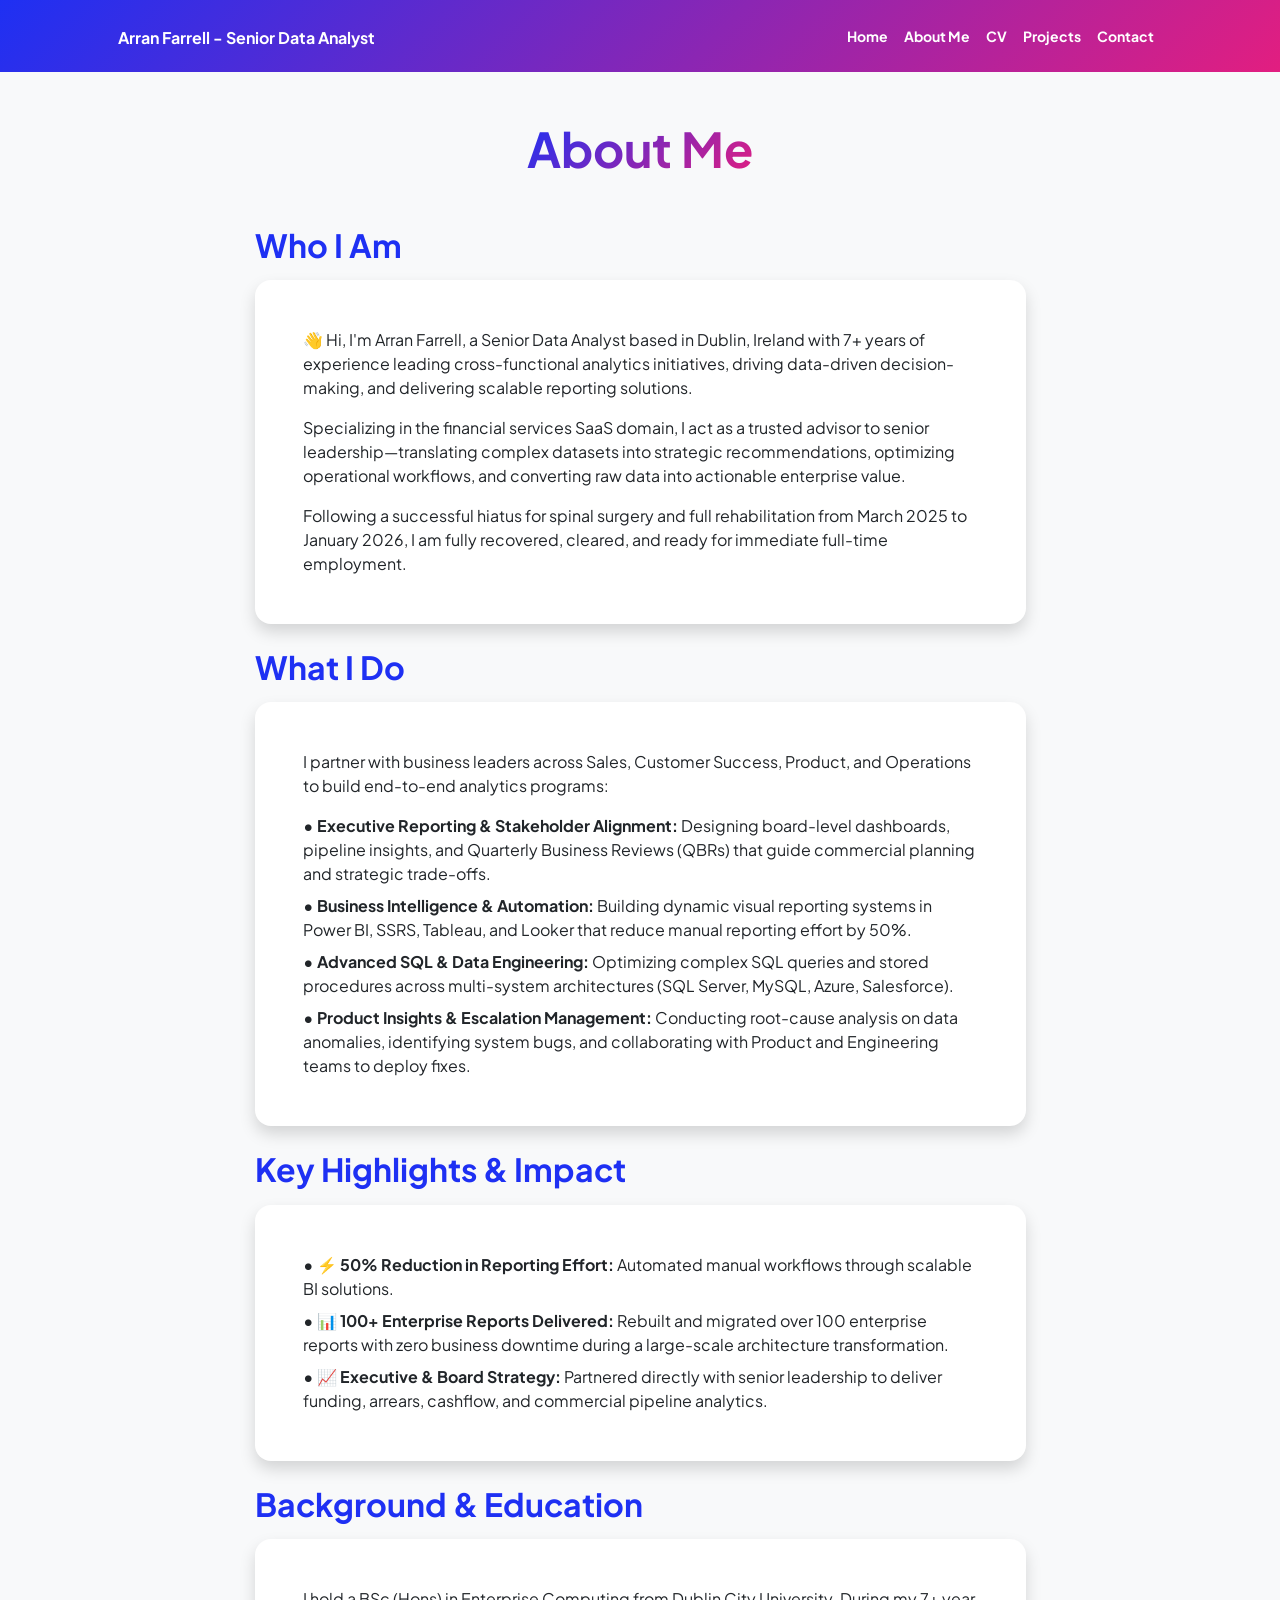
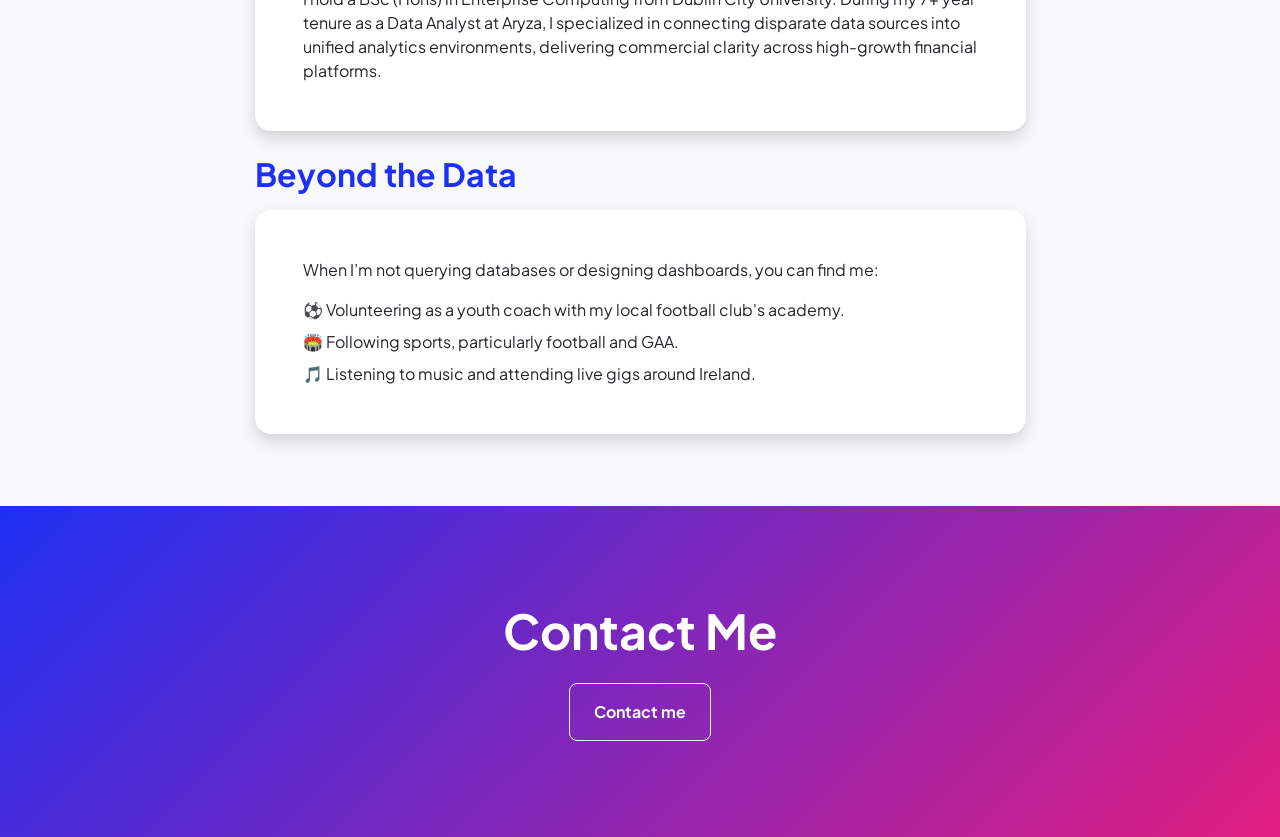
==== commit 247f95f8: "Updates" ====
--- a/About Me.html
+++ b/About Me.html
@@ -1,4 +1,3 @@
-HTML
 <!DOCTYPE html>
 <html lang="en">
     <head>
